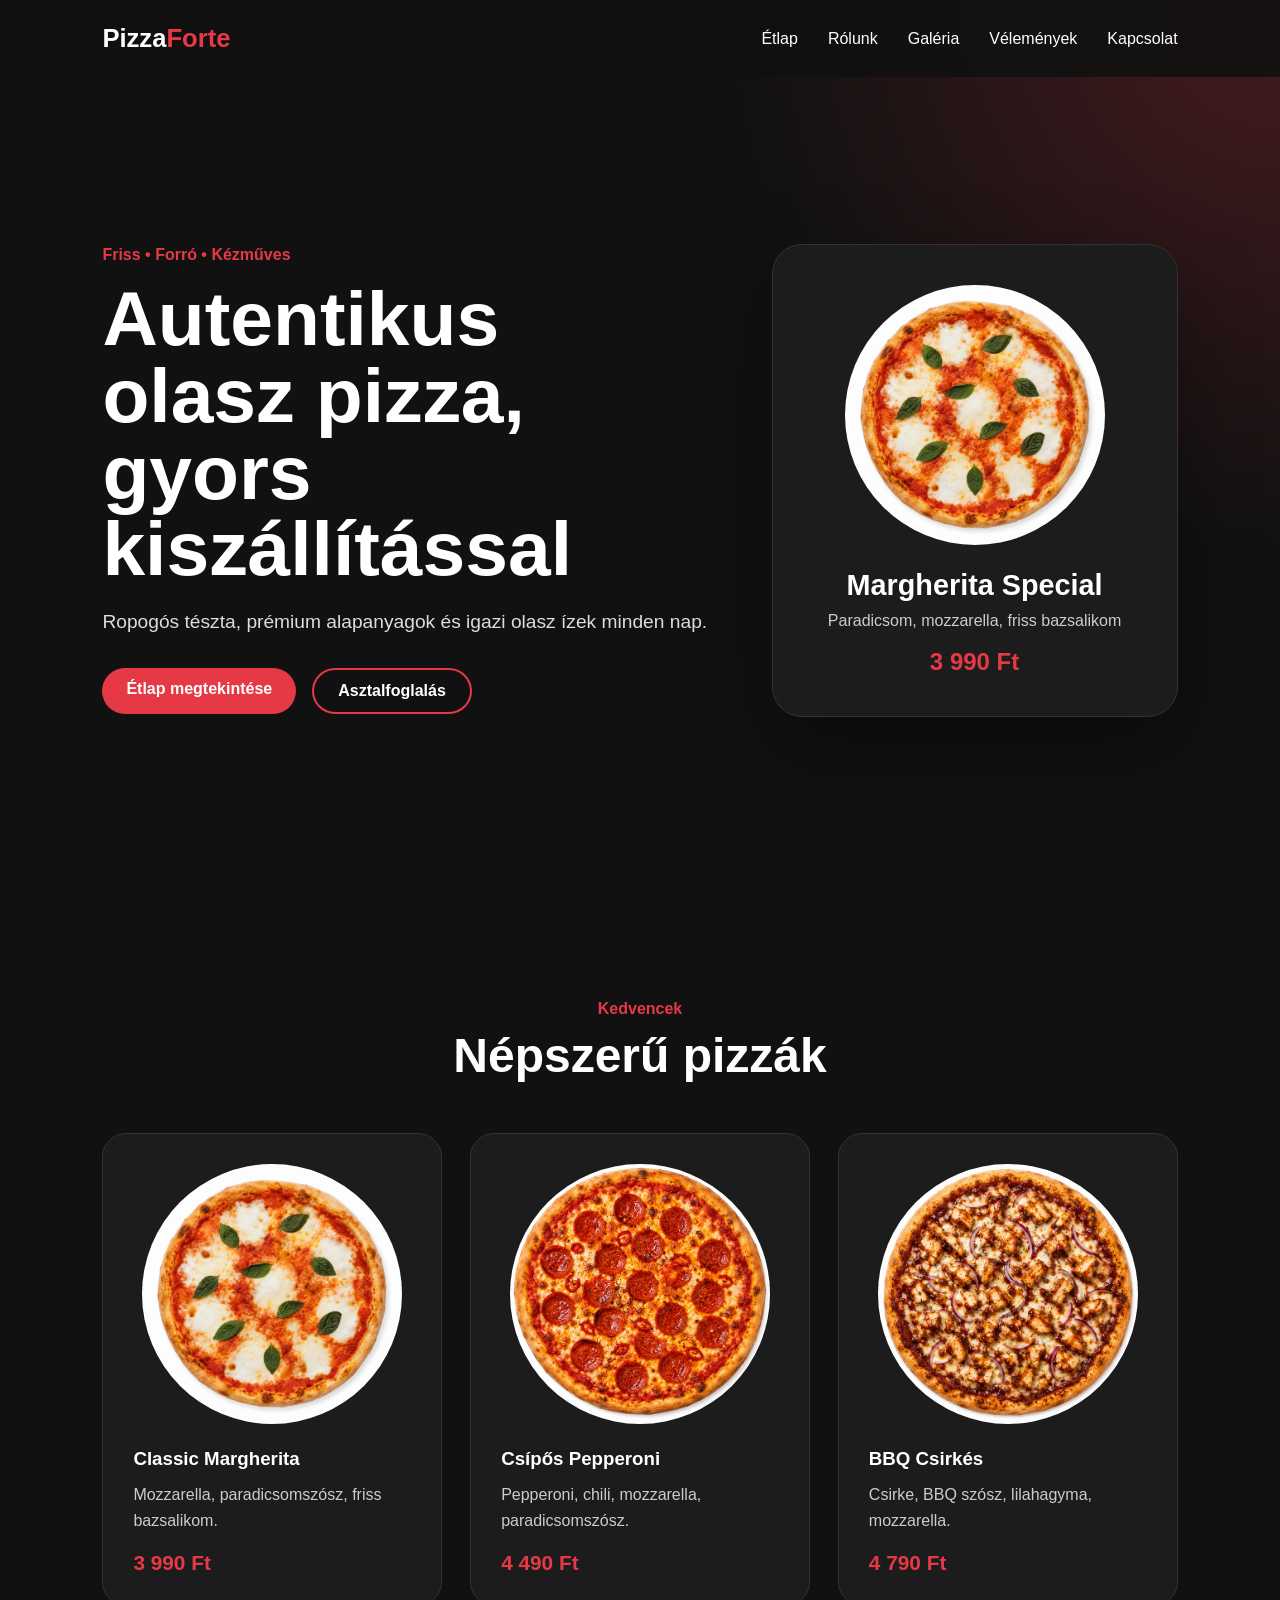
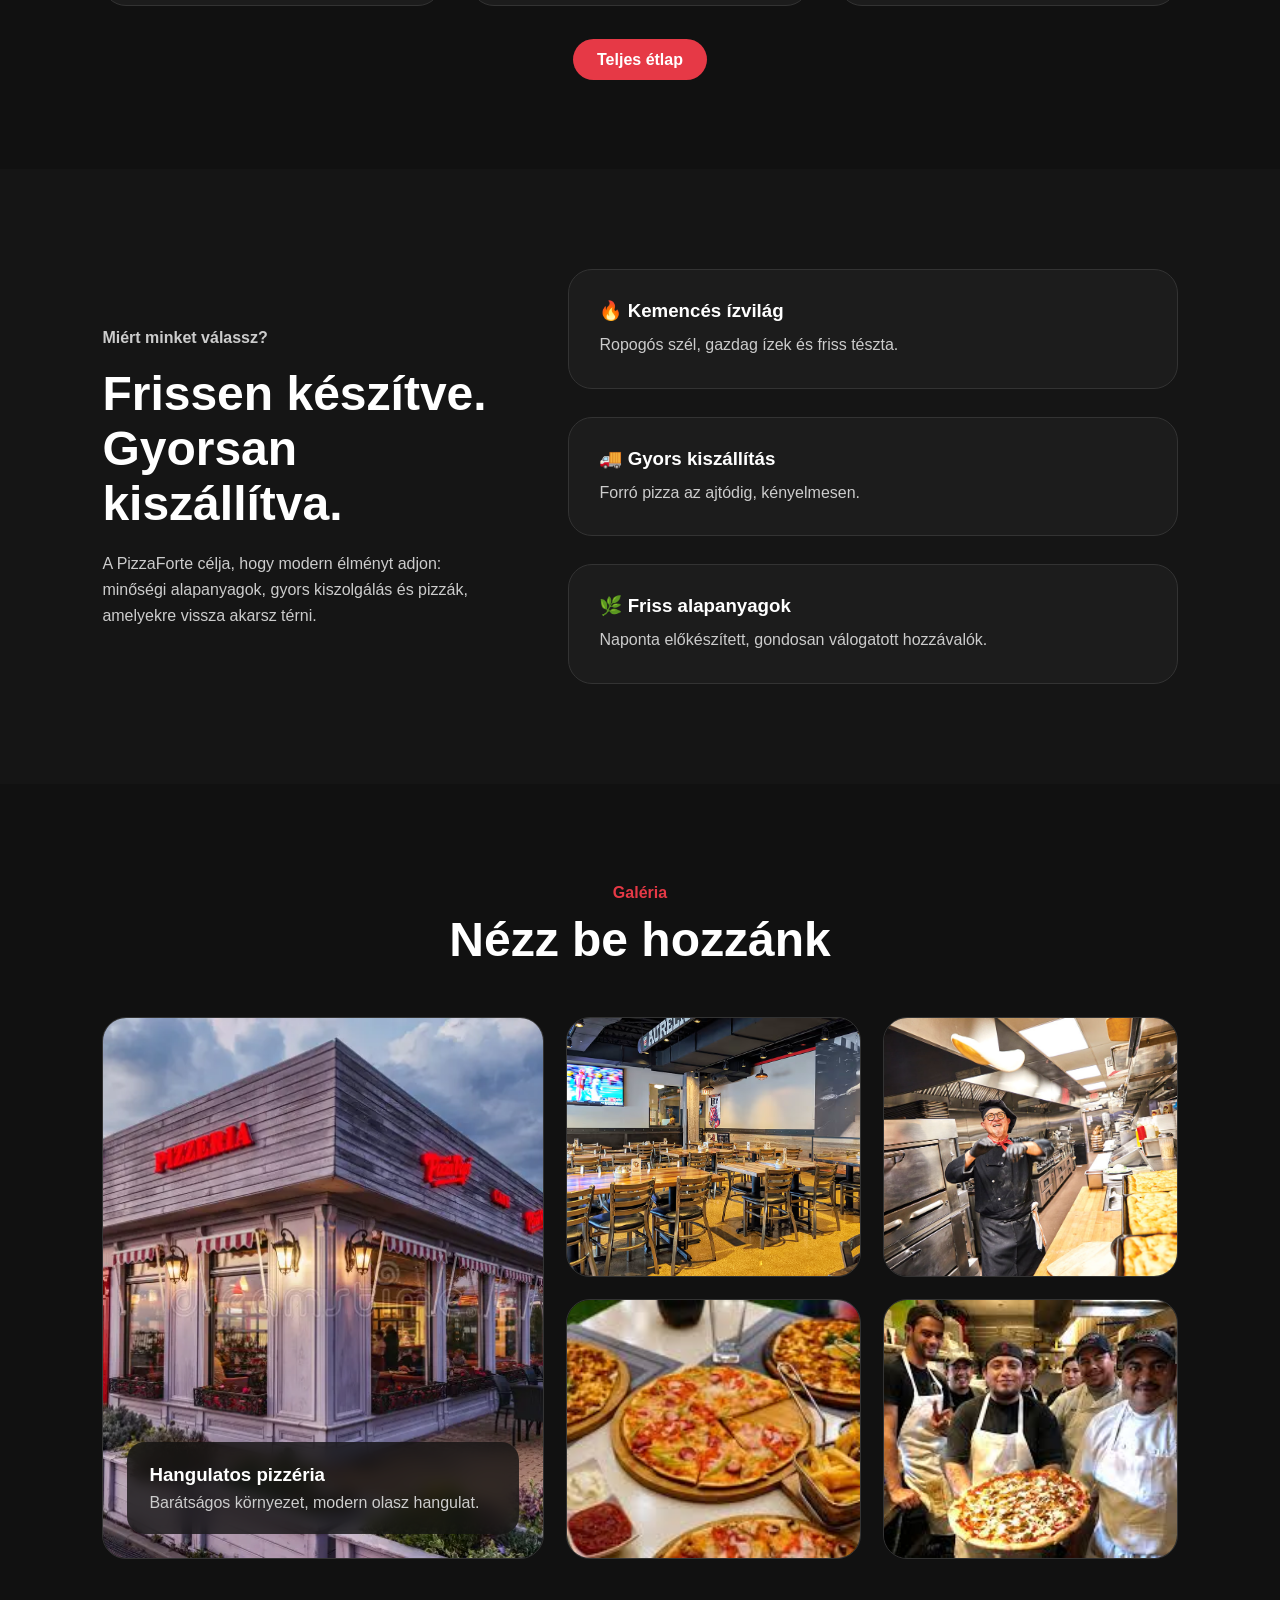
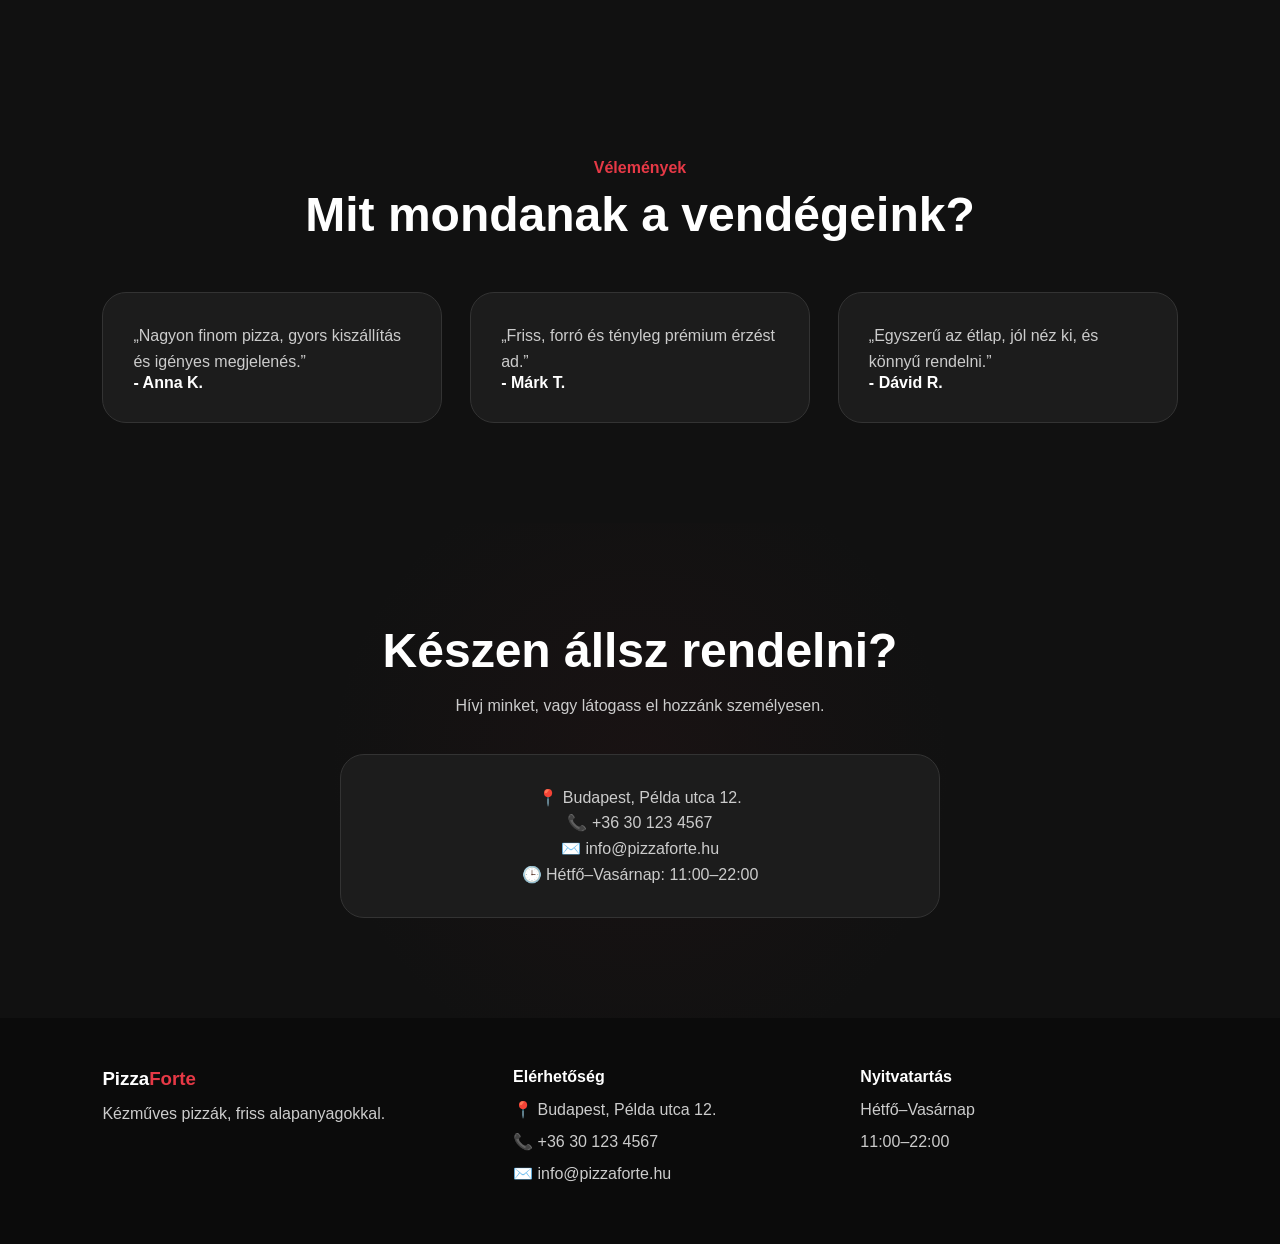
==== index.html @ 5964fb52 "Első Pizza Forte demo" ====
<!DOCTYPE html>
<html lang="hu">
<head>
    <meta charset="UTF-8" />
    <meta name="viewport" content="width=device-width, initial-scale=1.0" />
    <title>Pizza Forte | Kézműves Olasz Pizza</title>
    <link rel="stylesheet" href="style.css" />
</head>
<body>
    <header class="navbar">
        <a href="index.html" class="logo">Pizza<span>Forte</span></a>

        <nav class="nav-links" id="nav-links">
            <a href="menu.html">Étlap</a>
            <a href="#about">Rólunk</a>
            <a href="#gallery">Galéria</a>
            <a href="#reviews">Vélemények</a>
            <a href="#contact">Kapcsolat</a>
        </nav>

        <button class="mobile-menu-btn" id="mobile-menu-btn">☰</button>
    </header>

    <section class="hero">
        <div class="hero-content">
            <p class="tagline">Friss • Forró • Kézműves</p>
            <h1>Autentikus olasz pizza, gyors kiszállítással</h1>
            <p class="hero-text">
                Ropogós tészta, prémium alapanyagok és igazi olasz ízek minden nap.
            </p>

            <div class="hero-buttons">
                <a href="menu.html" class="btn primary">Étlap megtekintése</a>
                <a href="#contact" class="btn secondary">Asztalfoglalás</a>
            </div>
        </div>

        <div class="hero-card">
            <img src="images/margherita.png" alt="Margherita pizza">
            <h3>Margherita Special</h3>
            <p>Paradicsom, mozzarella, friss bazsalikom</p>
            <strong>3 990 Ft</strong>
        </div>
    </section>

    <section class="menu-preview">
        <div class="section-title">
            <p>Kedvencek</p>
            <h2>Népszerű pizzák</h2>
        </div>

        <div class="menu-grid">
            <div class="pizza-card">
                <img src="images/margherita.png" alt="Margherita pizza">
                <h3>Classic Margherita</h3>
                <p>Mozzarella, paradicsomszósz, friss bazsalikom.</p>
                <span>3 990 Ft</span>
            </div>

            <div class="pizza-card">
                <img src="images/pepperoni.png" alt="Csípős pepperoni pizza">
                <h3>Csípős Pepperoni</h3>
                <p>Pepperoni, chili, mozzarella, paradicsomszósz.</p>
                <span>4 490 Ft</span>
            </div>

            <div class="pizza-card">
                <img src="images/bbq.png" alt="BBQ csirkés pizza">
                <h3>BBQ Csirkés</h3>
                <p>Csirke, BBQ szósz, lilahagyma, mozzarella.</p>
                <span>4 790 Ft</span>
            </div>
        </div>

        <div class="center-button">
            <a href="menu.html" class="btn primary">Teljes étlap</a>
        </div>
    </section>

    <section class="about" id="about">
        <div>
            <p class="tagline">Miért minket válassz?</p>
            <h2>Frissen készítve. Gyorsan kiszállítva.</h2>
            <p>
                A PizzaForte célja, hogy modern élményt adjon: minőségi alapanyagok,
                gyors kiszolgálás és pizzák, amelyekre vissza akarsz térni.
            </p>
        </div>

        <div class="features">
            <div>
                <h3>🔥 Kemencés ízvilág</h3>
                <p>Ropogós szél, gazdag ízek és friss tészta.</p>
            </div>

            <div>
                <h3>🚚 Gyors kiszállítás</h3>
                <p>Forró pizza az ajtódig, kényelmesen.</p>
            </div>

            <div>
                <h3>🌿 Friss alapanyagok</h3>
                <p>Naponta előkészített, gondosan válogatott hozzávalók.</p>
            </div>
        </div>
    </section>

    <section class="gallery" id="gallery">
        <div class="section-title">
            <p>Galéria</p>
            <h2>Nézz be hozzánk</h2>
        </div>

        <div class="gallery-grid">
            <div class="gallery-item large">
                <img src="images/gallery-1.png" alt="PizzaForte külső">
                <div>
                    <h3>Hangulatos pizzéria</h3>
                    <p>Barátságos környezet, modern olasz hangulat.</p>
                </div>
            </div>

            <div class="gallery-item">
                <img src="images/gallery-2.png" alt="PizzaForte belső tér">
            </div>

            <div class="gallery-item">
                <img src="images/gallery-3.png" alt="Pizza készítés">
            </div>

            <div class="gallery-item">
                <img src="images/gallery-4.png" alt="Pizzák az asztalon">
            </div>

            <div class="gallery-item">
                <img src="images/gallery-5.png" alt="PizzaForte csapat">
            </div>
        </div>
    </section>

    <section class="reviews" id="reviews">
        <div class="section-title">
            <p>Vélemények</p>
            <h2>Mit mondanak a vendégeink?</h2>
        </div>

        <div class="review-grid">
            <div class="review-card">
                <p>„Nagyon finom pizza, gyors kiszállítás és igényes megjelenés.”</p>
                <strong>- Anna K.</strong>
            </div>

            <div class="review-card">
                <p>„Friss, forró és tényleg prémium érzést ad.”</p>
                <strong>- Márk T.</strong>
            </div>

            <div class="review-card">
                <p>„Egyszerű az étlap, jól néz ki, és könnyű rendelni.”</p>
                <strong>- Dávid R.</strong>
            </div>
        </div>
    </section>

    <section class="contact" id="contact">
        <h2>Készen állsz rendelni?</h2>
        <p>Hívj minket, vagy látogass el hozzánk személyesen.</p>

        <div class="contact-box">
            <p>📍 Budapest, Példa utca 12.</p>
            <p>📞 +36 30 123 4567</p>
            <p>✉️ info@pizzaforte.hu</p>
            <p>🕒 Hétfő–Vasárnap: 11:00–22:00</p>
        </div>
    </section>

    <footer class="footer">
        <div>
            <h3>Pizza<span>Forte</span></h3>
            <p>Kézműves pizzák, friss alapanyagokkal.</p>
        </div>

        <div>
            <h4>Elérhetőség</h4>
            <p>📍 Budapest, Példa utca 12.</p>
            <p>📞 +36 30 123 4567</p>
            <p>✉️ info@pizzaforte.hu</p>
        </div>

        <div>
            <h4>Nyitvatartás</h4>
            <p>Hétfő–Vasárnap</p>
            <p>11:00–22:00</p>
        </div>
    </footer>

    <script src="script.js"></script>
</body>
</html>
---- style.css ----
* {
    margin: 0;
    padding: 0;
    box-sizing: border-box;
}

html {
    scroll-behavior: smooth;
}

body {
    font-family: Arial, sans-serif;
    background: #111;
    color: white;
}

a {
    color: inherit;
    text-decoration: none;
}

.navbar {
    width: 100%;
    padding: 24px 8%;
    display: flex;
    justify-content: space-between;
    align-items: center;
    position: fixed;
    top: 0;
    background: rgba(17, 17, 17, 0.9);
    backdrop-filter: blur(10px);
    z-index: 100;
}

.logo {
    font-size: 1.6rem;
    font-weight: bold;
}

.logo span,
.footer span {
    color: #e63946;
}

.nav-links {
    display: flex;
    gap: 30px;
}

.nav-links a {
    color: white;
    font-weight: 500;
}

.nav-links a:hover {
    color: #e63946;
}

.mobile-menu-btn {
    display: none;
    background: #e63946;
    color: white;
    border: none;
    font-size: 1.4rem;
    border-radius: 12px;
    padding: 8px 13px;
    cursor: pointer;
}

.btn,
.checkout-btn,
.add-cart-btn {
    border: none;
    background: #e63946;
    color: white;
    padding: 12px 24px;
    border-radius: 30px;
    cursor: pointer;
    font-weight: bold;
    transition: 0.3s;
}

.btn:hover,
.checkout-btn:hover,
.add-cart-btn:hover,
.category-btn:hover {
    transform: translateY(-3px);
    background: #ff4d5a;
}

.hero {
    min-height: 100vh;
    padding: 140px 8% 80px;
    display: grid;
    grid-template-columns: 1.2fr 0.8fr;
    align-items: center;
    gap: 60px;
    background:
        radial-gradient(circle at top right, rgba(230, 57, 70, 0.25), transparent 35%),
        #111;
}

.tagline {
    color: #e63946;
    font-weight: bold;
    margin-bottom: 16px;
}

.hero h1,
.menu-hero h1 {
    font-size: clamp(2.8rem, 6vw, 5.8rem);
    line-height: 1;
    max-width: 850px;
    margin-bottom: 24px;
}

.hero-text,
.menu-hero p {
    font-size: 1.2rem;
    color: #ddd;
    max-width: 650px;
    margin-bottom: 35px;
}

.hero-buttons {
    display: flex;
    gap: 16px;
    flex-wrap: wrap;
}

.secondary {
    background: transparent;
    border: 2px solid #e63946;
}

.hero-card {
    background: #1c1c1c;
    border: 1px solid #333;
    border-radius: 30px;
    padding: 40px;
    text-align: center;
    box-shadow: 0 30px 80px rgba(0, 0, 0, 0.35);
}

.hero-card img,
.pizza-card img {
    width: 100%;
    max-width: 260px;
    display: block;
    margin: 0 auto 24px;
    border-radius: 50%;
}

.hero-card h3 {
    font-size: 1.8rem;
    margin-bottom: 10px;
}

.hero-card p {
    color: #ccc;
    margin-bottom: 18px;
}

.hero-card strong {
    color: #e63946;
    font-size: 1.5rem;
}

.menu-preview,
.reviews,
.contact,
.gallery {
    padding: 100px 8%;
}

.section-title {
    text-align: center;
    margin-bottom: 50px;
}

.section-title.left {
    text-align: left;
}

.section-title p {
    color: #e63946;
    font-weight: bold;
    margin-bottom: 10px;
}

.section-title h2,
.about h2,
.contact h2 {
    font-size: 3rem;
}

.menu-grid,
.review-grid,
.features {
    display: grid;
    grid-template-columns: repeat(3, 1fr);
    gap: 28px;
}

.pizza-card,
.review-card,
.features div,
.contact-box,
.filters,
.basket,
.product-card {
    background: #1c1c1c;
    border: 1px solid #333;
    border-radius: 24px;
    padding: 30px;
    transition: 0.3s;
}

.pizza-card:hover,
.review-card:hover,
.features div:hover,
.product-card:hover {
    transform: translateY(-8px);
    border-color: #e63946;
}

.pizza-card h3 {
    margin-bottom: 12px;
}

.pizza-card p,
.review-card p,
.about p,
.features p,
.contact p,
.product-card p {
    color: #ccc;
    line-height: 1.6;
}

.pizza-card span,
.product-price {
    display: inline-block;
    margin-top: 18px;
    color: #e63946;
    font-weight: bold;
    font-size: 1.3rem;
}

.center-button {
    text-align: center;
    margin-top: 45px;
}

.about {
    padding: 100px 8%;
    display: grid;
    grid-template-columns: 0.8fr 1.2fr;
    gap: 60px;
    align-items: center;
    background: #151515;
}

.about h2 {
    margin-bottom: 20px;
}

.features {
    grid-template-columns: 1fr;
}

.features h3 {
    margin-bottom: 10px;
}

.gallery {
    background: #111;
}

.gallery-grid {
    display: grid;
    grid-template-columns: 1.2fr 0.8fr 0.8fr;
    grid-auto-rows: 260px;
    gap: 22px;
}

.gallery-item {
    position: relative;
    overflow: hidden;
    border-radius: 24px;
    border: 1px solid #333;
    background: #1c1c1c;
}

.gallery-item.large {
    grid-row: span 2;
}

.gallery-item img {
    width: 100%;
    height: 100%;
    object-fit: cover;
    display: block;
    transition: 0.4s;
}

.gallery-item:hover img {
    transform: scale(1.08);
}

.gallery-item.large div {
    position: absolute;
    left: 24px;
    right: 24px;
    bottom: 24px;
    padding: 22px;
    border-radius: 18px;
    background: rgba(17, 17, 17, 0.78);
    backdrop-filter: blur(8px);
}

.gallery-item.large p {
    color: #ccc;
    margin-top: 8px;
}

.contact {
    text-align: center;
    background:
        linear-gradient(rgba(17, 17, 17, 0.85), rgba(17, 17, 17, 0.85)),
        radial-gradient(circle, rgba(230, 57, 70, 0.25), transparent 45%);
}

.contact h2 {
    margin-bottom: 15px;
}

.contact-box {
    max-width: 600px;
    margin: 35px auto 0;
}

.menu-hero {
    padding: 170px 8% 80px;
    background:
        radial-gradient(circle at top right, rgba(230, 57, 70, 0.25), transparent 35%),
        #111;
}

.menu-page {
    padding: 40px 8% 100px;
    display: grid;
    grid-template-columns: 260px 1fr 340px;
    gap: 28px;
    align-items: start;
}

.filters,
.basket {
    position: sticky;
    top: 110px;
}

.filters h2,
.basket h2 {
    margin-bottom: 20px;
}

.filters label {
    display: block;
    margin-bottom: 20px;
    color: #ddd;
    font-weight: bold;
}

.filters select,
.order-form input,
.order-form textarea {
    width: 100%;
    margin-top: 8px;
    padding: 13px;
    border-radius: 12px;
    border: 1px solid #333;
    background: #111;
    color: white;
    outline: none;
}

.filters select:focus,
.order-form input:focus,
.order-form textarea:focus {
    border-color: #e63946;
}

.category-buttons {
    display: flex;
    flex-wrap: wrap;
    gap: 10px;
    margin-bottom: 25px;
}

.category-btn {
    border: 1px solid #333;
    background: #111;
    color: white;
    padding: 10px 14px;
    border-radius: 999px;
    cursor: pointer;
    transition: 0.3s;
}

.category-btn.active {
    background: #e63946;
    border-color: #e63946;
}

.small-note {
    color: #aaa;
    font-size: 0.85rem;
    line-height: 1.5;
    margin-top: 12px;
}

.product-grid {
    display: grid;
    grid-template-columns: repeat(2, 1fr);
    gap: 24px;
}

.product-card img {
    width: 150px;
    height: 150px;
    object-fit: cover;
    border-radius: 50%;
    display: block;
    margin-bottom: 20px;
    background: white;
}

.product-card h3 {
    margin-bottom: 10px;
    font-size: 1.35rem;
}

.product-top {
    display: flex;
    justify-content: space-between;
    gap: 20px;
}

.product-info {
    flex: 1;
}

.allergens {
    display: flex;
    flex-wrap: wrap;
    gap: 8px;
    margin-top: 14px;
}

.allergens span {
    background: #111;
    color: #ccc;
    border: 1px solid #333;
    padding: 6px 10px;
    border-radius: 999px;
    font-size: 0.8rem;
}

.add-cart-btn {
    margin-top: 20px;
    width: 100%;
}

.cart-item {
    border-bottom: 1px solid #333;
    padding: 15px 0;
}

.cart-item strong {
    display: block;
    margin-bottom: 8px;
}

.cart-controls {
    display: flex;
    align-items: center;
    gap: 10px;
    margin-top: 8px;
}

.cart-controls button {
    width: 28px;
    height: 28px;
    border: none;
    border-radius: 50%;
    background: #333;
    color: white;
    cursor: pointer;
}

.cart-controls button:hover {
    background: #e63946;
}

.remove-btn {
    margin-left: auto;
}

.cart-total {
    display: flex;
    justify-content: space-between;
    margin: 25px 0;
    font-size: 1.2rem;
}

.cart-total strong {
    color: #e63946;
}

.order-form {
    margin-top: 25px;
}

.order-form h3 {
    margin-bottom: 15px;
}

.order-form input,
.order-form textarea {
    margin-bottom: 12px;
}

.order-form textarea {
    min-height: 90px;
    resize: vertical;
}

.checkout-btn {
    width: 100%;
}

.modal {
    position: fixed;
    inset: 0;
    background: rgba(0, 0, 0, 0.75);
    display: none;
    align-items: center;
    justify-content: center;
    z-index: 200;
    padding: 20px;
}

.modal.active {
    display: flex;
}

.modal-content {
    position: relative;
    max-width: 420px;
    width: 100%;
    background: #1c1c1c;
    border: 1px solid #333;
    border-radius: 24px;
    padding: 40px;
    text-align: center;
}

.modal-content h2 {
    margin-bottom: 15px;
    color: #e63946;
}

.modal-content p {
    color: #ccc;
    line-height: 1.6;
}

.modal-close {
    position: absolute;
    top: 14px;
    right: 18px;
    background: transparent;
    border: none;
    color: white;
    font-size: 1.8rem;
    cursor: pointer;
}

.footer {
    padding: 50px 8%;
    background: #0b0b0b;
    color: #ccc;
    display: grid;
    grid-template-columns: 1.2fr 1fr 1fr;
    gap: 30px;
}

.footer h3,
.footer h4 {
    color: white;
    margin-bottom: 12px;
}

.footer p {
    margin-bottom: 8px;
    line-height: 1.5;
}

@media (max-width: 1200px) {
    .menu-page {
        grid-template-columns: 1fr;
    }

    .filters,
    .basket {
        position: static;
    }

    .product-grid {
        grid-template-columns: repeat(2, 1fr);
    }
}

@media (max-width: 850px) {
    .navbar {
        padding: 18px 6%;
    }

    .mobile-menu-btn {
        display: block;
    }

    .nav-links {
        position: absolute;
        top: 72px;
        left: 6%;
        right: 6%;
        background: #1c1c1c;
        border: 1px solid #333;
        border-radius: 18px;
        padding: 20px;
        display: none;
        flex-direction: column;
        gap: 18px;
    }

    .nav-links.active {
        display: flex;
    }

    .hero,
    .about {
        grid-template-columns: 1fr;
        text-align: center;
    }

    .hero-buttons {
        justify-content: center;
    }

    .menu-grid,
    .review-grid,
    .product-grid,
    .footer {
        grid-template-columns: 1fr;
    }

    .hero-card {
        max-width: 420px;
        margin: 0 auto;
    }

    .gallery-grid {
        grid-template-columns: 1fr;
        grid-auto-rows: 240px;
    }

    .gallery-item.large {
        grid-row: span 1;
    }

    .product-top {
        flex-direction: column;
    }

    .product-card img {
        margin: 0 auto 20px;
    }

    .menu-hero {
        padding-top: 130px;
    }

    .section-title h2,
    .about h2,
    .contact h2 {
        font-size: 2.3rem;
    }
}
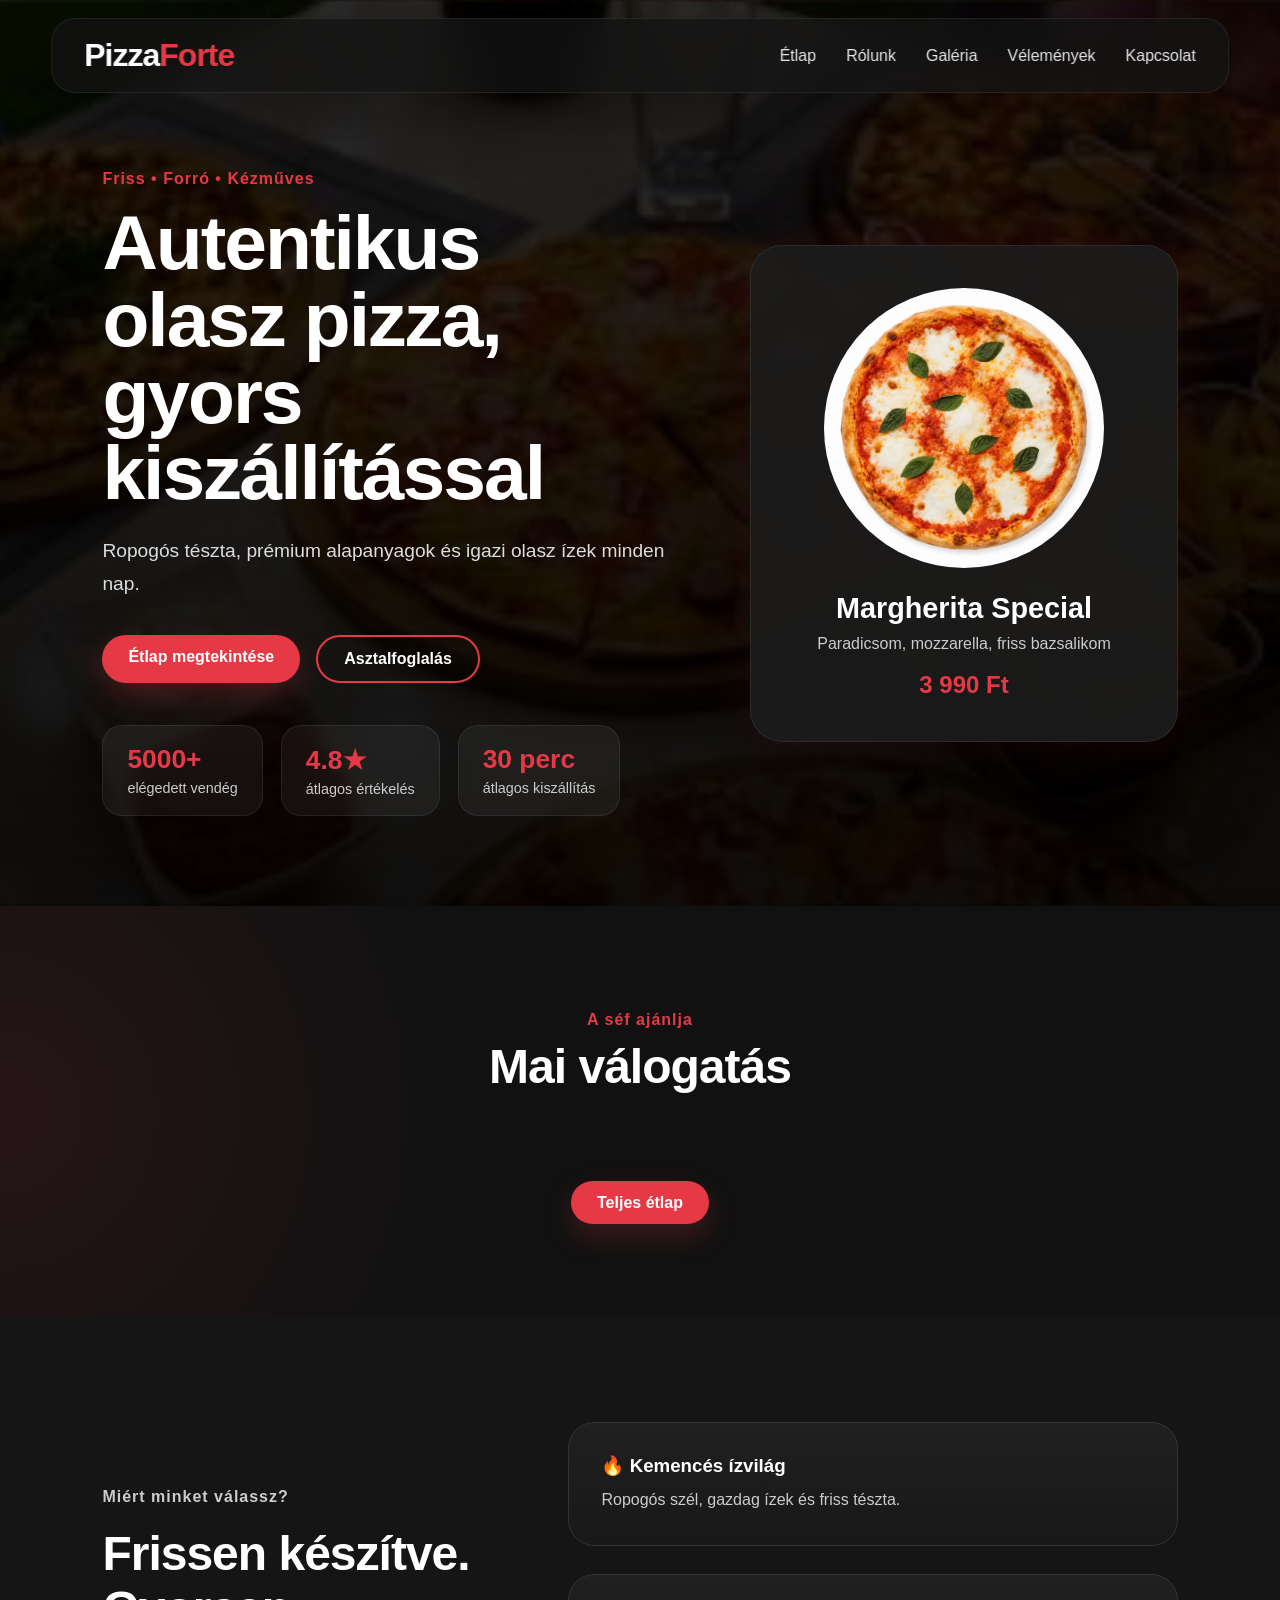
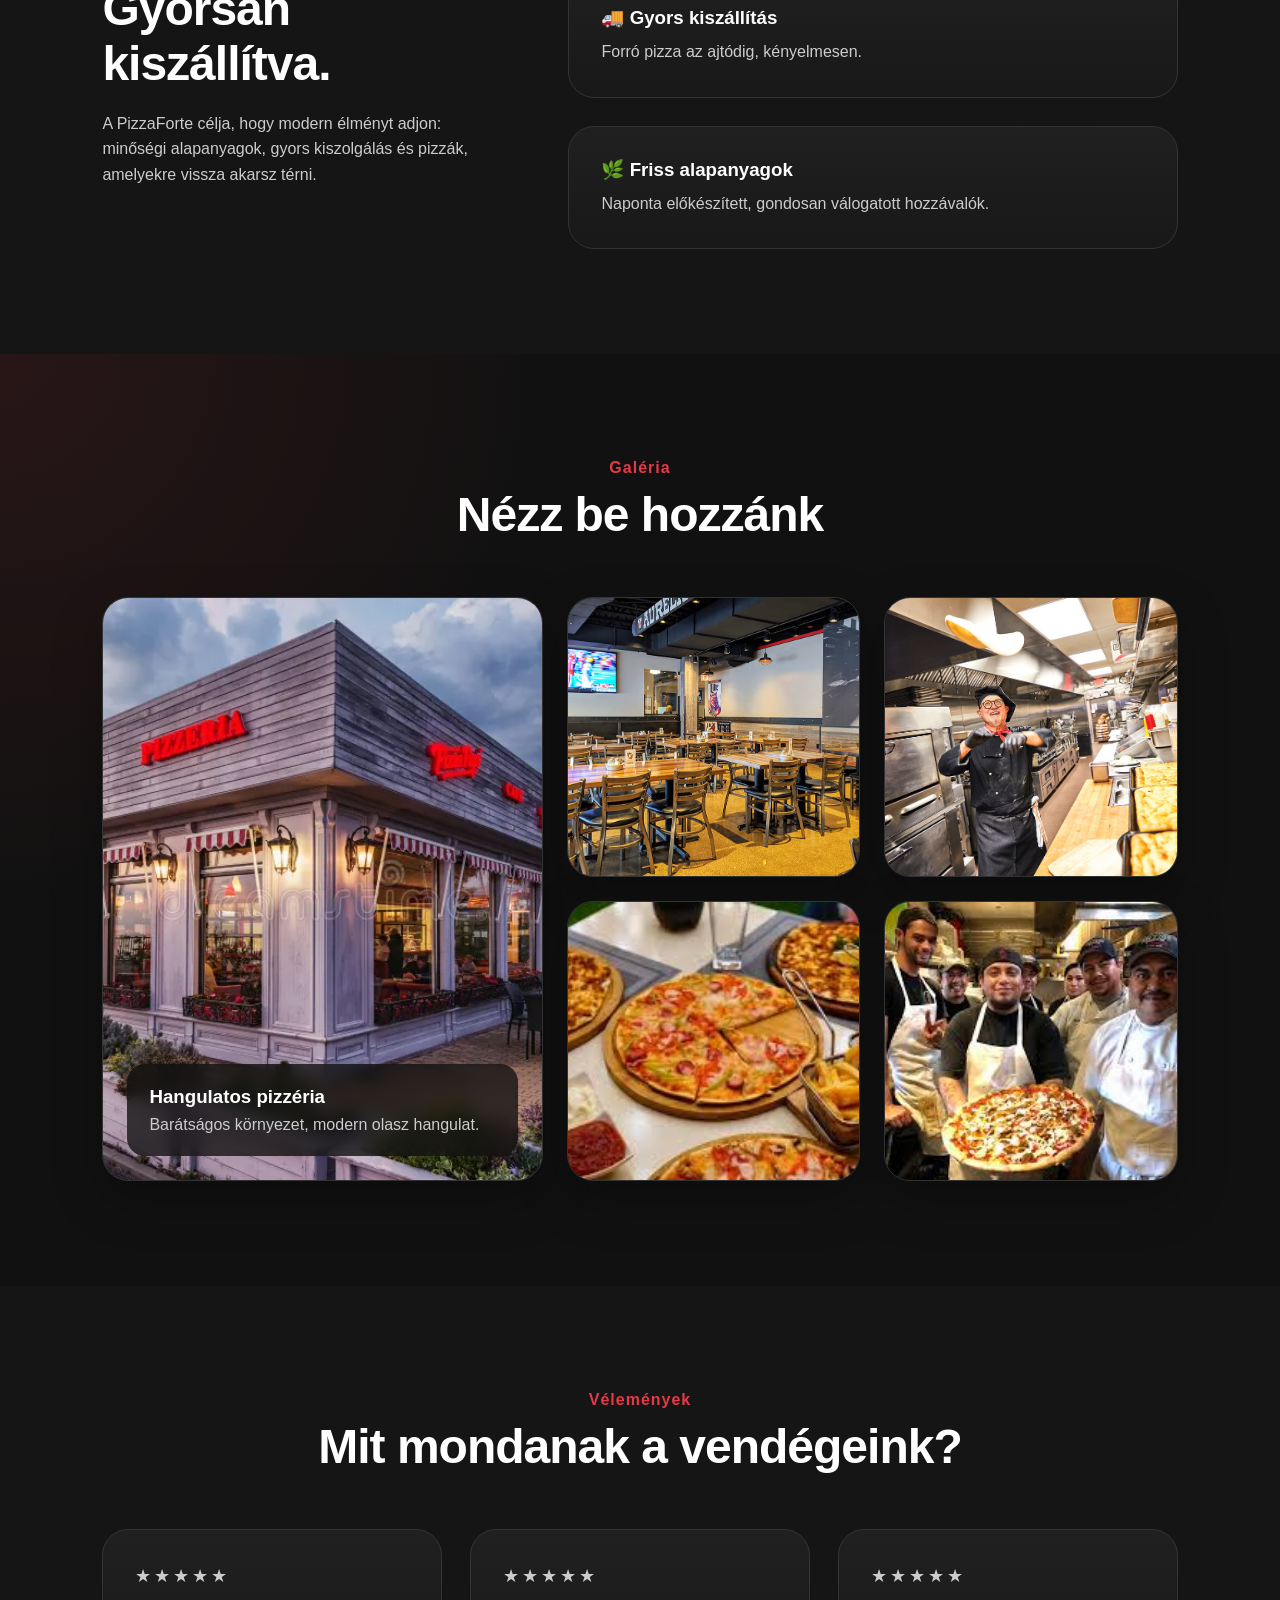
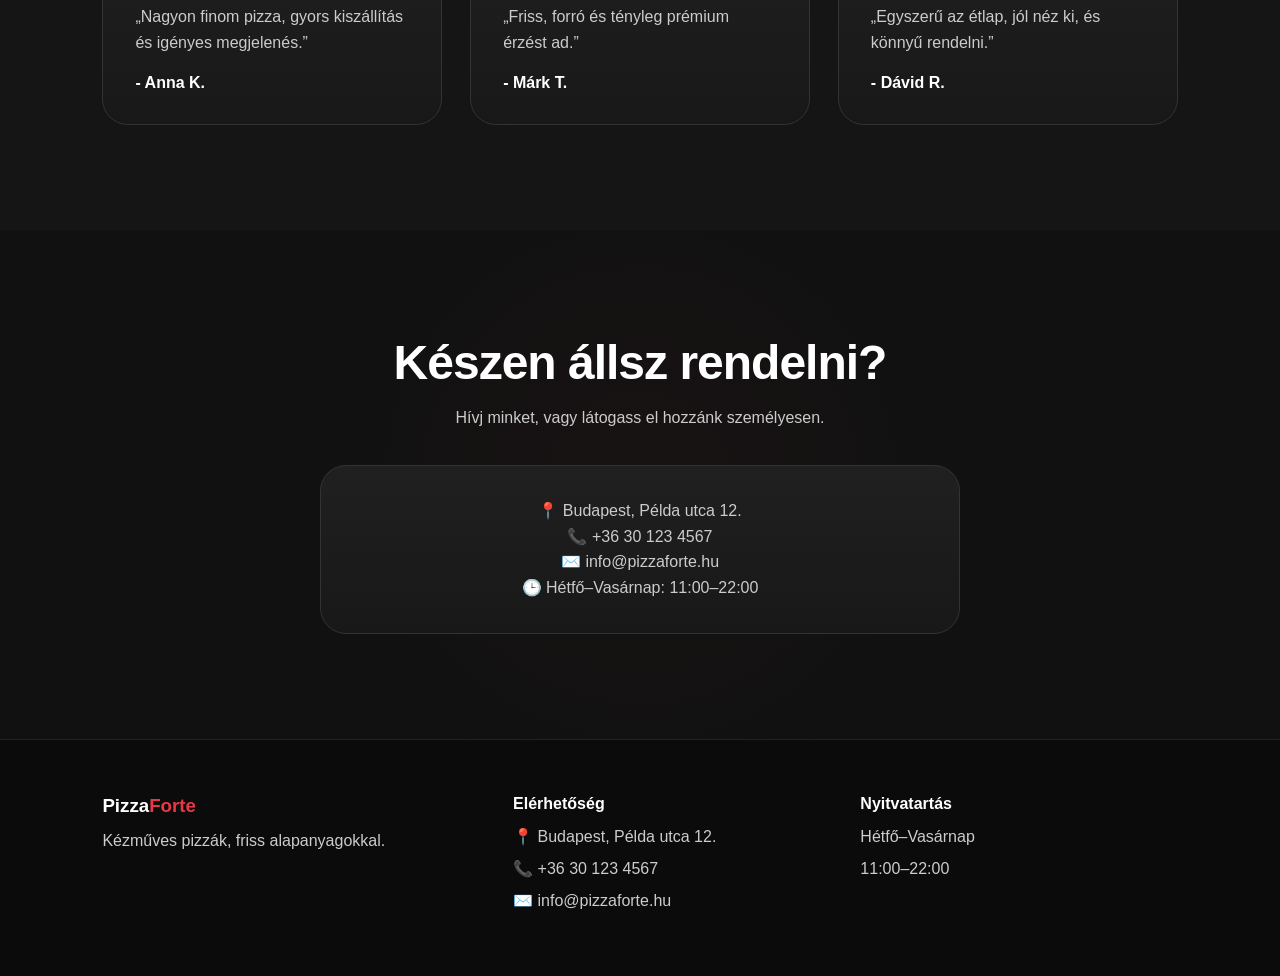
==== commit adbc76f7: "homepage redesign" ====
--- a/index.html
+++ b/index.html
@@ -33,6 +33,21 @@
                 <a href="menu.html" class="btn primary">Étlap megtekintése</a>
                 <a href="#contact" class="btn secondary">Asztalfoglalás</a>
             </div>
+
+            <div class="hero-stats">
+                <div>
+                    <strong>5000+</strong>
+                    <p>elégedett vendég</p>
+                </div>
+                <div>
+                    <strong>4.8★</strong>
+                    <p>átlagos értékelés</p>
+                </div>
+                <div>
+                    <strong>30 perc</strong>
+                    <p>átlagos kiszállítás</p>
+                </div>
+            </div>
         </div>
 
         <div class="hero-card">
@@ -45,32 +60,11 @@
 
     <section class="menu-preview">
         <div class="section-title">
-            <p>Kedvencek</p>
-            <h2>Népszerű pizzák</h2>
+            <p>A séf ajánlja</p>
+            <h2>Mai válogatás</h2>
         </div>
 
-        <div class="menu-grid">
-            <div class="pizza-card">
-                <img src="images/margherita.png" alt="Margherita pizza">
-                <h3>Classic Margherita</h3>
-                <p>Mozzarella, paradicsomszósz, friss bazsalikom.</p>
-                <span>3 990 Ft</span>
-            </div>
-
-            <div class="pizza-card">
-                <img src="images/pepperoni.png" alt="Csípős pepperoni pizza">
-                <h3>Csípős Pepperoni</h3>
-                <p>Pepperoni, chili, mozzarella, paradicsomszósz.</p>
-                <span>4 490 Ft</span>
-            </div>
-
-            <div class="pizza-card">
-                <img src="images/bbq.png" alt="BBQ csirkés pizza">
-                <h3>BBQ Csirkés</h3>
-                <p>Csirke, BBQ szósz, lilahagyma, mozzarella.</p>
-                <span>4 790 Ft</span>
-            </div>
-        </div>
+        <div class="menu-grid" id="featured-pizzas"></div>
 
         <div class="center-button">
             <a href="menu.html" class="btn primary">Teljes étlap</a>
@@ -146,16 +140,19 @@
 
         <div class="review-grid">
             <div class="review-card">
+                <p class="stars">★★★★★</p>
                 <p>„Nagyon finom pizza, gyors kiszállítás és igényes megjelenés.”</p>
                 <strong>- Anna K.</strong>
             </div>
 
             <div class="review-card">
+                <p class="stars">★★★★★</p>
                 <p>„Friss, forró és tényleg prémium érzést ad.”</p>
                 <strong>- Márk T.</strong>
             </div>
 
             <div class="review-card">
+                <p class="stars">★★★★★</p>
                 <p>„Egyszerű az étlap, jól néz ki, és könnyű rendelni.”</p>
                 <strong>- Dávid R.</strong>
             </div>
--- a/style.css
+++ b/style.css
@@ -20,21 +20,27 @@
 }
 
 .navbar {
-    width: 100%;
-    padding: 24px 8%;
+    position: fixed;
+    top: 18px;
+    left: 50%;
+    transform: translateX(-50%);
+    width: min(1250px, 92%);
+    padding: 18px 32px;
     display: flex;
     justify-content: space-between;
     align-items: center;
-    position: fixed;
-    top: 0;
-    background: rgba(17, 17, 17, 0.9);
-    backdrop-filter: blur(10px);
-    z-index: 100;
+    background: rgba(20, 20, 20, 0.78);
+    backdrop-filter: blur(16px);
+    border: 1px solid rgba(255, 255, 255, 0.08);
+    border-radius: 24px;
+    z-index: 1000;
+    box-shadow: 0 18px 60px rgba(0, 0, 0, 0.35);
 }
 
 .logo {
-    font-size: 1.6rem;
-    font-weight: bold;
+    font-size: 2rem;
+    font-weight: 800;
+    letter-spacing: -1px;
 }
 
 .logo span,
@@ -50,10 +56,13 @@
 .nav-links a {
     color: white;
     font-weight: 500;
+    opacity: 0.9;
+    transition: 0.3s;
 }
 
 .nav-links a:hover {
     color: #e63946;
+    opacity: 1;
 }
 
 .mobile-menu-btn {
@@ -73,11 +82,12 @@
     border: none;
     background: #e63946;
     color: white;
-    padding: 12px 24px;
+    padding: 13px 26px;
     border-radius: 30px;
     cursor: pointer;
     font-weight: bold;
     transition: 0.3s;
+    box-shadow: 0 12px 30px rgba(230, 57, 70, 0.22);
 }
 
 .btn:hover,
@@ -90,20 +100,24 @@
 
 .hero {
     min-height: 100vh;
-    padding: 140px 8% 80px;
+    padding: 170px 8% 90px;
     display: grid;
-    grid-template-columns: 1.2fr 0.8fr;
+    grid-template-columns: 1.15fr 0.85fr;
     align-items: center;
-    gap: 60px;
+    gap: 70px;
     background:
-        radial-gradient(circle at top right, rgba(230, 57, 70, 0.25), transparent 35%),
-        #111;
+        linear-gradient(rgba(0, 0, 0, 0.82), rgba(0, 0, 0, 0.93)),
+        radial-gradient(circle at top right, rgba(230, 57, 70, 0.32), transparent 38%),
+        url("images/gallery-4.png");
+    background-size: cover;
+    background-position: center;
 }
 
 .tagline {
     color: #e63946;
     font-weight: bold;
     margin-bottom: 16px;
+    letter-spacing: 1px;
 }
 
 .hero h1,
@@ -112,6 +126,7 @@
     line-height: 1;
     max-width: 850px;
     margin-bottom: 24px;
+    letter-spacing: -2px;
 }
 
 .hero-text,
@@ -120,6 +135,7 @@
     color: #ddd;
     max-width: 650px;
     margin-bottom: 35px;
+    line-height: 1.7;
 }
 
 .hero-buttons {
@@ -131,24 +147,61 @@
 .secondary {
     background: transparent;
     border: 2px solid #e63946;
+    box-shadow: none;
+}
+
+.hero-stats {
+    display: flex;
+    gap: 18px;
+    margin-top: 42px;
+    flex-wrap: wrap;
+}
+
+.hero-stats div {
+    background: rgba(255, 255, 255, 0.055);
+    border: 1px solid rgba(255, 255, 255, 0.08);
+    border-radius: 20px;
+    padding: 18px 24px;
+    backdrop-filter: blur(8px);
+}
+
+.hero-stats strong {
+    display: block;
+    color: #e63946;
+    font-size: 1.65rem;
+    margin-bottom: 5px;
+}
+
+.hero-stats p {
+    color: #ccc;
+    font-size: 0.9rem;
 }
 
 .hero-card {
-    background: #1c1c1c;
-    border: 1px solid #333;
-    border-radius: 30px;
-    padding: 40px;
+    background: rgba(28, 28, 28, 0.9);
+    border: 1px solid rgba(255, 255, 255, 0.08);
+    border-radius: 32px;
+    padding: 42px;
     text-align: center;
-    box-shadow: 0 30px 80px rgba(0, 0, 0, 0.35);
+    backdrop-filter: blur(10px);
+    box-shadow:
+        0 28px 90px rgba(0, 0, 0, 0.55),
+        0 0 45px rgba(230, 57, 70, 0.13);
 }
 
 .hero-card img,
 .pizza-card img {
     width: 100%;
-    max-width: 260px;
+    max-width: 280px;
     display: block;
     margin: 0 auto 24px;
     border-radius: 50%;
+    transition: 0.35s;
+}
+
+.hero-card:hover img,
+.pizza-card:hover img {
+    transform: scale(1.05);
 }
 
 .hero-card h3 {
@@ -170,12 +223,18 @@
 .reviews,
 .contact,
 .gallery {
-    padding: 100px 8%;
+    padding: 105px 8%;
+}
+
+.menu-preview {
+    background:
+        radial-gradient(circle at left, rgba(230, 57, 70, 0.1), transparent 35%),
+        #111;
 }
 
 .section-title {
     text-align: center;
-    margin-bottom: 50px;
+    margin-bottom: 55px;
 }
 
 .section-title.left {
@@ -186,12 +245,14 @@
     color: #e63946;
     font-weight: bold;
     margin-bottom: 10px;
+    letter-spacing: 1px;
 }
 
 .section-title h2,
 .about h2,
 .contact h2 {
     font-size: 3rem;
+    letter-spacing: -1px;
 }
 
 .menu-grid,
@@ -209,10 +270,10 @@
 .filters,
 .basket,
 .product-card {
-    background: #1c1c1c;
+    background: linear-gradient(180deg, #202020, #181818);
     border: 1px solid #333;
-    border-radius: 24px;
-    padding: 30px;
+    border-radius: 26px;
+    padding: 32px;
     transition: 0.3s;
 }
 
@@ -220,8 +281,11 @@
 .review-card:hover,
 .features div:hover,
 .product-card:hover {
-    transform: translateY(-8px);
+    transform: translateY(-10px);
     border-color: #e63946;
+    box-shadow:
+        0 22px 55px rgba(0, 0, 0, 0.42),
+        0 0 35px rgba(230, 57, 70, 0.13);
 }
 
 .pizza-card h3 {
@@ -253,12 +317,14 @@
 }
 
 .about {
-    padding: 100px 8%;
+    padding: 105px 8%;
     display: grid;
     grid-template-columns: 0.8fr 1.2fr;
     gap: 60px;
     align-items: center;
-    background: #151515;
+    background:
+        linear-gradient(rgba(21, 21, 21, 0.96), rgba(21, 21, 21, 0.96)),
+        radial-gradient(circle at bottom right, rgba(230, 57, 70, 0.18), transparent 35%);
 }
 
 .about h2 {
@@ -274,22 +340,25 @@
 }
 
 .gallery {
-    background: #111;
+    background:
+        radial-gradient(circle at top left, rgba(230, 57, 70, 0.11), transparent 35%),
+        #111;
 }
 
 .gallery-grid {
     display: grid;
     grid-template-columns: 1.2fr 0.8fr 0.8fr;
-    grid-auto-rows: 260px;
-    gap: 22px;
+    grid-auto-rows: 280px;
+    gap: 24px;
 }
 
 .gallery-item {
     position: relative;
     overflow: hidden;
-    border-radius: 24px;
+    border-radius: 26px;
     border: 1px solid #333;
     background: #1c1c1c;
+    box-shadow: 0 18px 50px rgba(0, 0, 0, 0.28);
 }
 
 .gallery-item.large {
@@ -301,7 +370,7 @@
     height: 100%;
     object-fit: cover;
     display: block;
-    transition: 0.4s;
+    transition: 0.45s;
 }
 
 .gallery-item:hover img {
@@ -324,11 +393,28 @@
     margin-top: 8px;
 }
 
+.reviews {
+    background: #151515;
+}
+
+.stars {
+    color: #e63946;
+    margin-bottom: 14px;
+    letter-spacing: 3px;
+    font-size: 1.1rem;
+}
+
+.review-card strong {
+    display: inline-block;
+    margin-top: 18px;
+    color: white;
+}
+
 .contact {
     text-align: center;
     background:
-        linear-gradient(rgba(17, 17, 17, 0.85), rgba(17, 17, 17, 0.85)),
-        radial-gradient(circle, rgba(230, 57, 70, 0.25), transparent 45%);
+        linear-gradient(rgba(17, 17, 17, 0.88), rgba(17, 17, 17, 0.88)),
+        radial-gradient(circle, rgba(230, 57, 70, 0.28), transparent 45%);
 }
 
 .contact h2 {
@@ -336,29 +422,34 @@
 }
 
 .contact-box {
-    max-width: 600px;
+    max-width: 640px;
     margin: 35px auto 0;
 }
 
 .menu-hero {
-    padding: 170px 8% 80px;
+    padding: 180px 8% 90px;
     background:
-        radial-gradient(circle at top right, rgba(230, 57, 70, 0.25), transparent 35%),
-        #111;
+        linear-gradient(rgba(0, 0, 0, 0.82), rgba(0, 0, 0, 0.93)),
+        url("images/gallery-4.png");
+    background-size: cover;
+    background-position: center;
 }
 
 .menu-page {
-    padding: 40px 8% 100px;
+    padding: 50px 8% 105px;
     display: grid;
     grid-template-columns: 260px 1fr 340px;
     gap: 28px;
     align-items: start;
+    background:
+        radial-gradient(circle at top left, rgba(230, 57, 70, 0.1), transparent 35%),
+        #111;
 }
 
 .filters,
 .basket {
     position: sticky;
-    top: 110px;
+    top: 120px;
 }
 
 .filters h2,
@@ -548,7 +639,7 @@
     display: none;
     align-items: center;
     justify-content: center;
-    z-index: 200;
+    z-index: 2000;
     padding: 20px;
 }
 
@@ -589,12 +680,13 @@
 }
 
 .footer {
-    padding: 50px 8%;
+    padding: 55px 8%;
     background: #0b0b0b;
     color: #ccc;
     display: grid;
     grid-template-columns: 1.2fr 1fr 1fr;
     gap: 30px;
+    border-top: 1px solid #222;
 }
 
 .footer h3,
@@ -625,7 +717,13 @@
 
 @media (max-width: 850px) {
     .navbar {
-        padding: 18px 6%;
+        top: 12px;
+        padding: 16px 20px;
+        width: 92%;
+    }
+
+    .logo {
+        font-size: 1.6rem;
     }
 
     .mobile-menu-btn {
@@ -634,9 +732,9 @@
 
     .nav-links {
         position: absolute;
-        top: 72px;
-        left: 6%;
-        right: 6%;
+        top: 74px;
+        left: 0;
+        right: 0;
         background: #1c1c1c;
         border: 1px solid #333;
         border-radius: 18px;
@@ -644,6 +742,7 @@
         display: none;
         flex-direction: column;
         gap: 18px;
+        box-shadow: 0 18px 50px rgba(0, 0, 0, 0.35);
     }
 
     .nav-links.active {
@@ -656,7 +755,12 @@
         text-align: center;
     }
 
-    .hero-buttons {
+    .hero {
+        padding-top: 140px;
+    }
+
+    .hero-buttons,
+    .hero-stats {
         justify-content: center;
     }
 
@@ -674,7 +778,7 @@
 
     .gallery-grid {
         grid-template-columns: 1fr;
-        grid-auto-rows: 240px;
+        grid-auto-rows: 250px;
     }
 
     .gallery-item.large {
@@ -690,7 +794,7 @@
     }
 
     .menu-hero {
-        padding-top: 130px;
+        padding-top: 150px;
     }
 
     .section-title h2,
